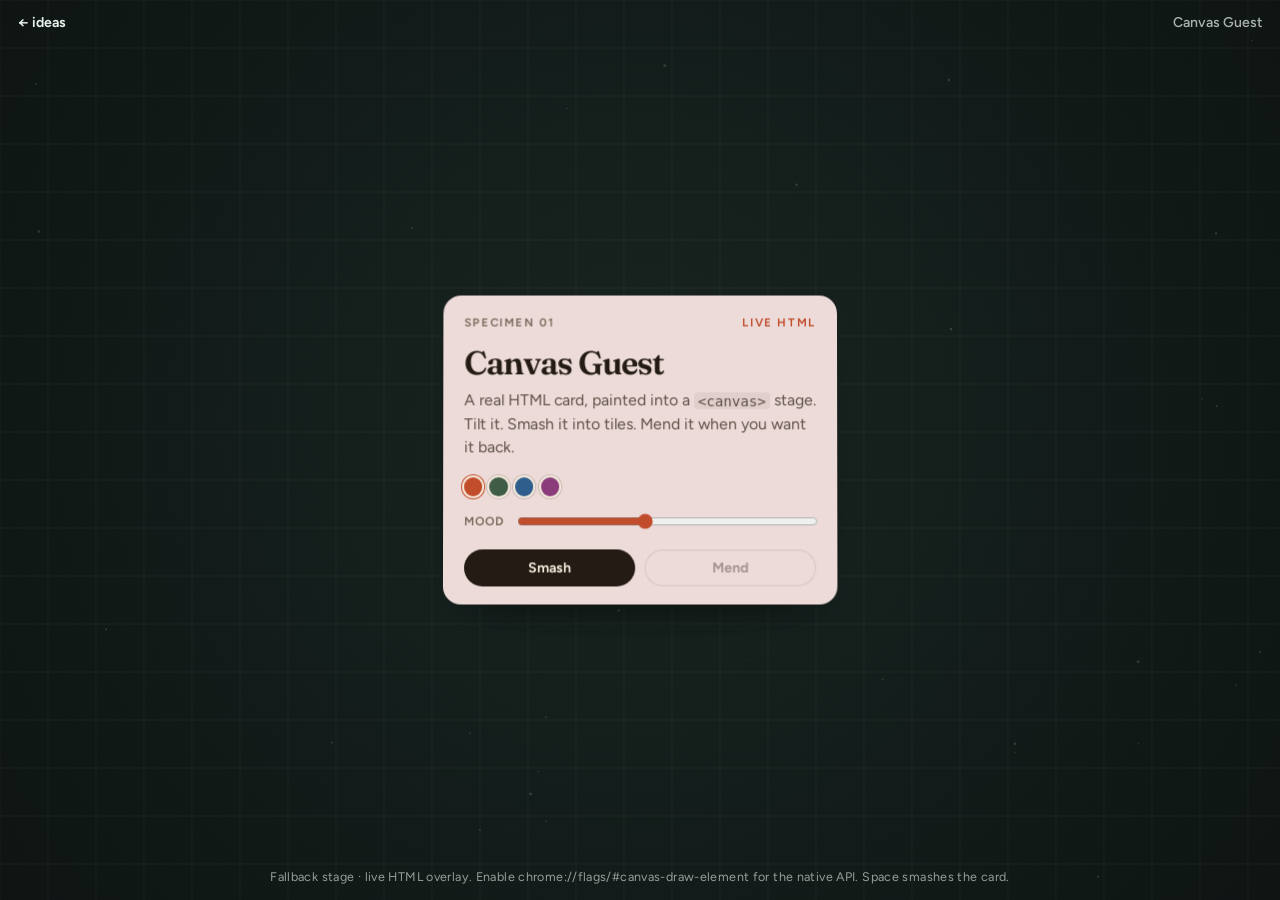
==== ideas/canvas-guest/index.html @ f9d886d3 "Add Pages deploy and a featured html-in-canvas toy. Publish the static root with the official Pages " ====
<!DOCTYPE html>
<html lang="en">
  <head>
    <meta charset="utf-8" />
    <meta name="viewport" content="width=device-width, initial-scale=1" />
    <meta name="theme-color" content="#0b100f" />
    <title>Canvas Guest · ideas</title>
    <meta
      name="description"
      content="A live HTML card drawn into a canvas stage. Tilt it, smash it, mend it."
    />
    <link rel="preconnect" href="https://fonts.googleapis.com" />
    <link rel="preconnect" href="https://fonts.gstatic.com" crossorigin />
    <link
      href="https://fonts.googleapis.com/css2?family=Figtree:wght@500;600;650&family=Fraunces:opsz,wght@9..144,560;9..144,620&display=swap"
      rel="stylesheet"
    />
    <link rel="stylesheet" href="../../css/idea.css" />
    <style>
      html,
      body {
        margin: 0;
        height: 100%;
        overflow: hidden;
        background: #0b100f;
        color: #e7efe9;
        font-family: var(--sans);
      }

      .idea-bar {
        color: #e7efe9;
      }

      .stage-frame {
        position: relative;
        width: 100%;
        height: 100%;
      }

      canvas {
        display: block;
        width: 100%;
        height: 100%;
      }

      .guest {
        width: min(22rem, calc(100vw - 2.6rem));
        padding: 1.25rem 1.3rem 1.15rem;
        border-radius: 18px;
        background: #f4eadc;
        color: #241c14;
        box-shadow:
          0 24px 50px -28px rgba(0, 0, 0, 0.55),
          0 0 0 1px rgba(36, 28, 20, 0.08);
        transform-origin: center center;
      }

      .guest.overlay {
        position: absolute;
        left: 50%;
        top: 50%;
        z-index: 2;
        translate: -50% -50%;
      }

      .guest.is-hidden {
        visibility: hidden;
        pointer-events: none;
      }

      .guest-top {
        display: flex;
        justify-content: space-between;
        align-items: baseline;
        margin-bottom: 1rem;
        color: #7a6d5d;
        font-size: 0.72rem;
        font-weight: 650;
        letter-spacing: 0.14em;
        text-transform: uppercase;
      }

      .guest-live {
        color: var(--accent, #c24d2c);
      }

      .guest h1 {
        margin: 0 0 0.55rem;
        font-family: var(--serif);
        font-size: 2.05rem;
        font-weight: 620;
        letter-spacing: -0.03em;
        line-height: 1.05;
        outline: none;
      }

      .guest h1:focus-visible {
        outline: 2px solid var(--accent, #c24d2c);
        outline-offset: 4px;
      }

      .guest p {
        margin: 0 0 1.15rem;
        color: #5c5146;
        font-size: 0.98rem;
        line-height: 1.5;
      }

      .guest code {
        font-size: 0.9em;
        padding: 0.05em 0.28em;
        border-radius: 4px;
        background: rgba(36, 28, 20, 0.06);
      }

      .chips {
        display: flex;
        gap: 0.45rem;
        margin-bottom: 0.95rem;
      }

      .chip {
        width: 1.15rem;
        height: 1.15rem;
        border: 0;
        border-radius: 999px;
        padding: 0;
        cursor: pointer;
        box-shadow: 0 0 0 2px #f4eadc, 0 0 0 3px rgba(36, 28, 20, 0.18);
      }

      .chip.is-on {
        box-shadow: 0 0 0 2px #f4eadc, 0 0 0 3px var(--accent, #c24d2c);
      }

      .mood {
        display: grid;
        grid-template-columns: auto 1fr;
        gap: 0.7rem;
        align-items: center;
        margin-bottom: 1.15rem;
        color: #7a6d5d;
        font-size: 0.75rem;
        font-weight: 650;
        letter-spacing: 0.08em;
        text-transform: uppercase;
      }

      .mood input {
        width: 100%;
        accent-color: var(--accent, #c24d2c);
      }

      .actions {
        display: flex;
        gap: 0.55rem;
      }

      .actions button {
        appearance: none;
        flex: 1;
        border: 0;
        border-radius: 999px;
        padding: 0.62rem 0.8rem;
        background: #241c14;
        color: #f4eadc;
        font: inherit;
        font-size: 0.88rem;
        font-weight: 650;
        cursor: pointer;
      }

      .actions button.ghost {
        background: transparent;
        color: #241c14;
        box-shadow: inset 0 0 0 1.5px rgba(36, 28, 20, 0.22);
      }

      .actions button:disabled {
        opacity: 0.38;
        cursor: default;
      }

      .caption {
        position: absolute;
        left: 1.1rem;
        right: 1.1rem;
        bottom: 1rem;
        z-index: 3;
        margin: 0;
        color: rgba(231, 239, 233, 0.62);
        font-size: 0.78rem;
        letter-spacing: 0.03em;
        text-align: center;
        pointer-events: none;
      }

      @media (max-width: 540px) {
        .guest h1 {
          font-size: 1.7rem;
        }
      }
    </style>
  </head>
  <body>
    <nav class="idea-bar">
      <a href="../../">← ideas</a>
      <span class="toy-name">Canvas Guest</span>
    </nav>

    <div class="stage-frame" id="frame">
      <canvas id="stage" layoutsubtree>
        <article class="guest" id="guest">
          <div class="guest-top">
            <span>Specimen 01</span>
            <span class="guest-live">Live HTML</span>
          </div>
          <h1 contenteditable="true" spellcheck="false">Canvas Guest</h1>
          <p>
            A real HTML card, painted into a <code>&lt;canvas&gt;</code> stage.
            Tilt it. Smash it into tiles. Mend it when you want it back.
          </p>
          <div class="chips" id="chips" role="group" aria-label="Accent color">
            <button class="chip is-on" type="button" data-color="#c24d2c" style="background:#c24d2c" aria-label="Rust"></button>
            <button class="chip" type="button" data-color="#3f5c47" style="background:#3f5c47" aria-label="Sage"></button>
            <button class="chip" type="button" data-color="#2f5d8c" style="background:#2f5d8c" aria-label="Ink blue"></button>
            <button class="chip" type="button" data-color="#8a3d7a" style="background:#8a3d7a" aria-label="Plum"></button>
          </div>
          <label class="mood">
            Mood
            <input id="mood" type="range" min="0" max="100" value="42" />
          </label>
          <div class="actions">
            <button id="smash" type="button">Smash</button>
            <button id="mend" class="ghost" type="button" disabled>Mend</button>
          </div>
        </article>
      </canvas>
      <p class="caption" id="caption"></p>
    </div>

    <script>
      (function () {
        const frame = document.getElementById("frame");
        const canvas = document.getElementById("stage");
        const guest = document.getElementById("guest");
        const caption = document.getElementById("caption");
        const smashBtn = document.getElementById("smash");
        const mendBtn = document.getElementById("mend");
        const mood = document.getElementById("mood");
        const ctx = canvas.getContext("2d");
        const native = typeof ctx.drawElementImage === "function";
        const reduceMotion = window.matchMedia("(prefers-reduced-motion: reduce)").matches;

        const pointer = { x: 0.5, y: 0.46 };
        const dust = Array.from({ length: 36 }, function () {
          return {
            x: Math.random(),
            y: Math.random(),
            r: 0.4 + Math.random() * 1.1,
            s: 0.04 + Math.random() * 0.08,
          };
        });

        let width = 0;
        let height = 0;
        let tiles = [];
        let snapshot = null;
        let smashed = false;
        let mending = false;
        let last = performance.now();

        if (!native) {
          frame.appendChild(guest);
          guest.classList.add("overlay");
        }

        caption.textContent = native
          ? "Native HTML-in-Canvas · drawElementImage is live. Space smashes the card."
          : "Fallback stage · live HTML overlay. Enable chrome://flags/#canvas-draw-element for the native API. Space smashes the card.";

        function resize() {
          const dpr = Math.min(window.devicePixelRatio || 1, 2);
          width = frame.clientWidth;
          height = frame.clientHeight;
          canvas.width = Math.floor(width * dpr);
          canvas.height = Math.floor(height * dpr);
          canvas.style.width = width + "px";
          canvas.style.height = height + "px";
          ctx.setTransform(dpr, 0, 0, dpr, 0, 0);
        }

        function paperColor() {
          const t = Number(mood.value) / 100;
          const r = Math.round(244 - t * 18);
          const g = Math.round(234 - t * 36);
          const b = Math.round(220 - t * 8);
          return "rgb(" + r + ", " + g + ", " + b + ")";
        }

        function tilt() {
          const amount = reduceMotion ? 0.25 : 1;
          return {
            rx: (0.5 - pointer.y) * 14 * amount,
            ry: (pointer.x - 0.5) * 18 * amount,
          };
        }

        function guestSize() {
          return { w: guest.offsetWidth, h: guest.offsetHeight };
        }

        function applyOverlayTilt() {
          if (!guest.classList.contains("overlay") || smashed) return;
          const t = tilt();
          guest.style.transform =
            "perspective(1100px) rotateX(" + t.rx + "deg) rotateY(" + t.ry + "deg)";
        }

        function drawStage() {
          const g = ctx.createRadialGradient(
            width * pointer.x,
            height * pointer.y,
            40,
            width * 0.5,
            height * 0.5,
            Math.max(width, height) * 0.78
          );
          g.addColorStop(0, "#182421");
          g.addColorStop(1, "#0b100f");
          ctx.fillStyle = g;
          ctx.fillRect(0, 0, width, height);

          ctx.save();
          ctx.strokeStyle = "rgba(231, 239, 233, 0.045)";
          ctx.lineWidth = 1;
          const step = 48;
          for (let x = 0; x <= width; x += step) {
            ctx.beginPath();
            ctx.moveTo(x, 0);
            ctx.lineTo(x, height);
            ctx.stroke();
          }
          for (let y = 0; y <= height; y += step) {
            ctx.beginPath();
            ctx.moveTo(0, y);
            ctx.lineTo(width, y);
            ctx.stroke();
          }
          ctx.restore();

          dust.forEach(function (dot) {
            ctx.beginPath();
            ctx.fillStyle = "rgba(231, 239, 233, 0.16)";
            ctx.arc(dot.x * width, dot.y * height, dot.r, 0, Math.PI * 2);
            ctx.fill();
          });
        }

        function drawShadow() {
          const size = guestSize();
          const t = tilt();
          const cx = width / 2 + t.ry * 1.6;
          const cy = height / 2 + size.h * 0.42 + t.rx * 1.2;
          ctx.save();
          ctx.fillStyle = "rgba(0, 0, 0, 0.34)";
          ctx.filter = "blur(18px)";
          ctx.beginPath();
          ctx.ellipse(cx, cy, size.w * 0.42, 16, 0, 0, Math.PI * 2);
          ctx.fill();
          ctx.restore();
        }

        function drawGuestNative() {
          const size = guestSize();
          const t = tilt();
          const skewY = (t.rx / 14) * 0.08;
          const skewX = (t.ry / 18) * 0.1;
          const scaleY = 1 - Math.abs(t.rx) * 0.004;
          ctx.save();
          ctx.translate(width / 2, height / 2);
          ctx.transform(1, skewY, skewX, scaleY, 0, 0);
          ctx.translate(-size.w / 2, -size.h / 2);
          const matrix = ctx.drawElementImage(guest, 0, 0);
          ctx.restore();
          if (matrix) guest.style.transform = matrix.toString();
        }

        function copyStyles(from, to) {
          const computed = getComputedStyle(from);
          const keep = [
            "display", "box-sizing", "width", "height", "margin", "padding",
            "border", "border-radius", "background", "background-color", "color",
            "font", "font-family", "font-size", "font-weight", "letter-spacing",
            "line-height", "text-align", "text-transform", "box-shadow",
            "align-items", "justify-content", "flex-direction", "gap",
            "flex-wrap", "white-space", "appearance", "accent-color",
          ];
          to.style.cssText = keep
            .map(function (prop) {
              return prop + ":" + computed.getPropertyValue(prop);
            })
            .join(";");
          const fromKids = from.children;
          const toKids = to.children;
          for (let i = 0; i < fromKids.length; i += 1) {
            copyStyles(fromKids[i], toKids[i]);
          }
        }

        function serializeXHTML(node) {
          const voids = {
            input: true,
            img: true,
            br: true,
            hr: true,
            meta: true,
            link: true,
          };
          if (node.nodeType === Node.TEXT_NODE) {
            return node.textContent
              .replace(/&/g, "&amp;")
              .replace(/</g, "&lt;")
              .replace(/>/g, "&gt;");
          }
          if (node.nodeType !== Node.ELEMENT_NODE) return "";
          const tag = node.tagName.toLowerCase();
          let attrs = "";
          for (let i = 0; i < node.attributes.length; i += 1) {
            const attr = node.attributes[i];
            attrs +=
              " " +
              attr.name +
              '="' +
              attr.value.replace(/&/g, "&amp;").replace(/"/g, "&quot;") +
              '"';
          }
          if (tag === "article" && !node.getAttribute("xmlns")) {
            attrs += ' xmlns="http://www.w3.org/1999/xhtml"';
          }
          if (voids[tag]) return "<" + tag + attrs + " />";
          let inner = "";
          for (let i = 0; i < node.childNodes.length; i += 1) {
            inner += serializeXHTML(node.childNodes[i]);
          }
          return "<" + tag + attrs + ">" + inner + "</" + tag + ">";
        }

        function rasterize() {
          const size = guestSize();
          const clone = guest.cloneNode(true);
          copyStyles(guest, clone);
          clone.setAttribute("xmlns", "http://www.w3.org/1999/xhtml");
          clone.style.margin = "0";
          clone.style.position = "static";
          clone.style.transform = "none";
          clone.style.visibility = "visible";
          const svg =
            '<svg xmlns="http://www.w3.org/2000/svg" width="' +
            size.w +
            '" height="' +
            size.h +
            '"><foreignObject width="100%" height="100%">' +
            serializeXHTML(clone) +
            "</foreignObject></svg>";
          const blob = new Blob([svg], { type: "image/svg+xml;charset=utf-8" });
          const url = URL.createObjectURL(blob);
          return new Promise(function (resolve, reject) {
            const img = new Image();
            img.onload = function () {
              const off = document.createElement("canvas");
              off.width = Math.max(1, Math.round(size.w));
              off.height = Math.max(1, Math.round(size.h));
              off.getContext("2d").drawImage(img, 0, 0);
              URL.revokeObjectURL(url);
              resolve(off);
            };
            img.onerror = function () {
              URL.revokeObjectURL(url);
              reject(new Error("rasterize failed"));
            };
            img.src = url;
          });
        }

        function spawnTiles(image) {
          const cols = 8;
          const rows = 6;
          const tw = image.width / cols;
          const th = image.height / rows;
          const originX = (width - image.width) / 2;
          const originY = (height - image.height) / 2;
          tiles = [];
          for (let y = 0; y < rows; y += 1) {
            for (let x = 0; x < cols; x += 1) {
              tiles.push({
                sx: x * tw,
                sy: y * th,
                tw: tw,
                th: th,
                x: originX + x * tw,
                y: originY + y * th,
                homeX: originX + x * tw,
                homeY: originY + y * th,
                vx: (x - (cols - 1) / 2) * 2.4 + (Math.random() - 0.5) * 6,
                vy: -6 - Math.random() * 8 + (y - rows / 2) * 0.8,
                rot: (Math.random() - 0.5) * 0.4,
                vr: (Math.random() - 0.5) * 0.12,
              });
            }
          }
        }

        function stepTiles(dt) {
          const gravity = mending ? 0 : 0.42;
          tiles.forEach(function (tile) {
            if (mending) {
              tile.x += (tile.homeX - tile.x) * Math.min(1, dt * 7);
              tile.y += (tile.homeY - tile.y) * Math.min(1, dt * 7);
              tile.rot += (0 - tile.rot) * Math.min(1, dt * 8);
              tile.vx = 0;
              tile.vy = 0;
              return;
            }
            tile.vy += gravity * dt * 60;
            tile.x += tile.vx * dt * 60;
            tile.y += tile.vy * dt * 60;
            tile.rot += tile.vr * dt * 60;
            if (tile.x < -80 || tile.x > width + 40) tile.vx *= -0.72;
            if (tile.y > height - tile.th - 18) {
              tile.y = height - tile.th - 18;
              tile.vy *= -0.38;
              tile.vx *= 0.86;
              tile.vr *= 0.8;
            }
          });
        }

        function drawTiles() {
          if (!snapshot) return;
          tiles.forEach(function (tile) {
            ctx.save();
            ctx.translate(tile.x + tile.tw / 2, tile.y + tile.th / 2);
            ctx.rotate(tile.rot);
            ctx.drawImage(
              snapshot,
              tile.sx,
              tile.sy,
              tile.tw,
              tile.th,
              -tile.tw / 2,
              -tile.th / 2,
              tile.tw,
              tile.th
            );
            ctx.restore();
          });
        }

        function paint() {
          drawStage();
          if (smashed) {
            drawTiles();
            return;
          }
          drawShadow();
          if (native) drawGuestNative();
          else applyOverlayTilt();
        }

        function tick(now) {
          const dt = Math.min(0.033, (now - last) / 1000);
          last = now;
          dust.forEach(function (dot) {
            dot.y += dot.s * dt;
            if (dot.y > 1) {
              dot.y = -0.02;
              dot.x = Math.random();
            }
          });
          if (smashed) stepTiles(dt);
          if (mending) {
            const done = tiles.every(function (tile) {
              return Math.abs(tile.x - tile.homeX) < 0.6 && Math.abs(tile.y - tile.homeY) < 0.6;
            });
            if (done) finishMend();
          }
          paint();
          if (native && canvas.requestPaint && !smashed) canvas.requestPaint();
          requestAnimationFrame(tick);
        }

        async function smash() {
          if (smashed || mending) return;
          try {
            snapshot = await rasterize();
          } catch (err) {
            caption.textContent = "Could not snapshot the card in this browser. Try Chrome or Firefox.";
            return;
          }
          spawnTiles(snapshot);
          smashed = true;
          guest.classList.add("is-hidden");
          smashBtn.disabled = true;
          mendBtn.disabled = false;
        }

        function finishMend() {
          smashed = false;
          mending = false;
          tiles = [];
          snapshot = null;
          guest.classList.remove("is-hidden");
          smashBtn.disabled = false;
          mendBtn.disabled = true;
        }

        function mend() {
          if (!smashed || mending) return;
          mending = true;
          mendBtn.disabled = true;
        }

        function setAccent(color) {
          guest.style.setProperty("--accent", color);
          document.querySelectorAll(".chip").forEach(function (chip) {
            chip.classList.toggle("is-on", chip.dataset.color === color);
          });
        }

        document.getElementById("chips").addEventListener("click", function (event) {
          const chip = event.target.closest(".chip");
          if (!chip) return;
          setAccent(chip.dataset.color);
        });

        mood.addEventListener("input", function () {
          guest.style.background = paperColor();
        });

        smashBtn.addEventListener("click", smash);
        mendBtn.addEventListener("click", mend);

        window.addEventListener("pointermove", function (event) {
          pointer.x = event.clientX / Math.max(1, width);
          pointer.y = event.clientY / Math.max(1, height);
        });

        canvas.addEventListener("pointerdown", function (event) {
          if (!smashed || mending) return;
          const mx = event.clientX;
          const my = event.clientY;
          tiles.forEach(function (tile) {
            const dx = tile.x + tile.tw / 2 - mx;
            const dy = tile.y + tile.th / 2 - my;
            const dist = Math.max(24, Math.hypot(dx, dy));
            tile.vx += (dx / dist) * 10;
            tile.vy += (dy / dist) * 10 - 3;
          });
        });

        document.addEventListener("keydown", function (event) {
          if (event.key !== " " || event.target !== document.body) return;
          event.preventDefault();
          if (smashed) mend();
          else smash();
        });

        window.addEventListener("resize", resize);
        setAccent("#c24d2c");
        guest.style.background = paperColor();
        resize();
        if (native && canvas.onpaint !== undefined) {
          canvas.onpaint = paint;
          if (canvas.requestPaint) canvas.requestPaint();
        }
        requestAnimationFrame(tick);
      })();
    </script>
  </body>
</html>
---- css/idea.css ----
:root {
  --ink: #241c14;
  --paper: #f3eadf;
  --accent: #c24d2c;
  --serif: "Fraunces", "Iowan Old Style", "Palatino Linotype", Palatino, serif;
  --sans: "Figtree", "Segoe UI", system-ui, sans-serif;
}

.idea-bar {
  position: absolute;
  z-index: 4;
  top: 0;
  left: 0;
  right: 0;
  display: flex;
  align-items: center;
  justify-content: space-between;
  gap: 1rem;
  padding: 0.85rem 1.1rem;
  font-family: var(--sans);
  font-size: 0.88rem;
  pointer-events: none;
}

.idea-bar a,
.idea-bar span {
  pointer-events: auto;
}

.idea-bar a {
  color: inherit;
  text-decoration: none;
  font-weight: 650;
}

.idea-bar a:hover {
  color: var(--accent);
}

.idea-bar .toy-name {
  opacity: 0.72;
  font-weight: 550;
}

:focus-visible {
  outline: 2px solid var(--accent);
  outline-offset: 3px;
}

@media (prefers-reduced-motion: reduce) {
  * {
    scroll-behavior: auto !important;
    transition: none !important;
    animation: none !important;
  }
}
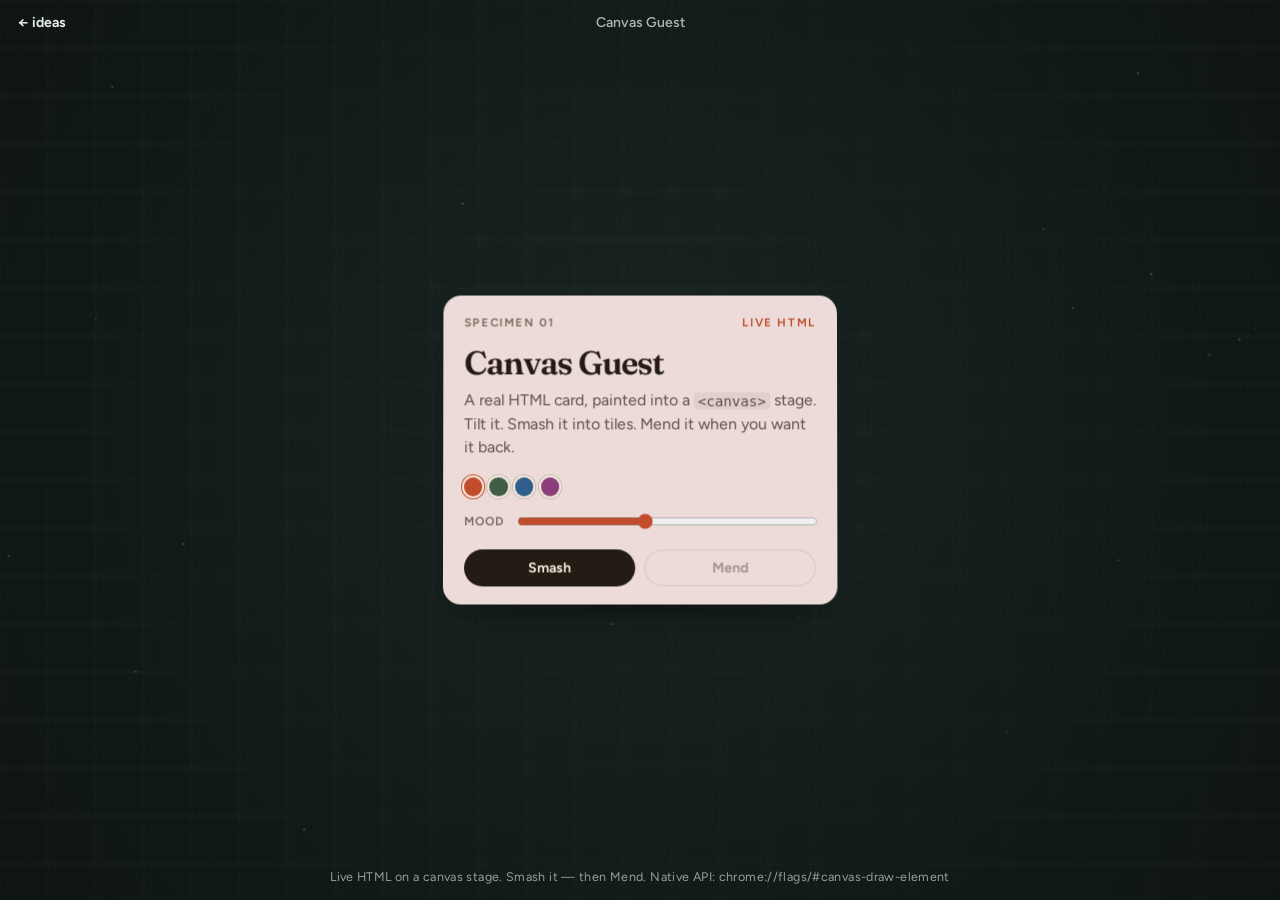
==== commit 9db1bb99: "Keep Mend reachable after Canvas Guest smashes. The live card hides when it breaks into tiles, so a " ====
--- a/ideas/canvas-guest/index.html
+++ b/ideas/canvas-guest/index.html
@@ -28,7 +28,37 @@
       }
 
       .idea-bar {
+        display: grid;
+        grid-template-columns: 1fr auto 1fr;
+        align-items: center;
         color: #e7efe9;
+      }
+
+      .idea-bar a {
+        justify-self: start;
+      }
+
+      .idea-bar .toy-name {
+        justify-self: end;
+      }
+
+      .stage-mend {
+        justify-self: center;
+        appearance: none;
+        border: 0;
+        border-radius: 999px;
+        padding: 0.38rem 0.9rem;
+        background: #f4eadc;
+        color: #241c14;
+        font: inherit;
+        font-size: 0.82rem;
+        font-weight: 650;
+        cursor: pointer;
+        pointer-events: auto;
+      }
+
+      .stage-mend[hidden] {
+        display: none;
       }
 
       .stage-frame {
@@ -205,6 +235,7 @@
   <body>
     <nav class="idea-bar">
       <a href="../../">← ideas</a>
+      <button id="stage-mend" class="stage-mend" type="button" hidden>Mend the pieces</button>
       <span class="toy-name">Canvas Guest</span>
     </nav>
 
@@ -247,6 +278,7 @@
         const caption = document.getElementById("caption");
         const smashBtn = document.getElementById("smash");
         const mendBtn = document.getElementById("mend");
+        const stageMend = document.getElementById("stage-mend");
         const mood = document.getElementById("mood");
         const ctx = canvas.getContext("2d");
         const native = typeof ctx.drawElementImage === "function";
@@ -276,8 +308,8 @@
         }
 
         caption.textContent = native
-          ? "Native HTML-in-Canvas · drawElementImage is live. Space smashes the card."
-          : "Fallback stage · live HTML overlay. Enable chrome://flags/#canvas-draw-element for the native API. Space smashes the card.";
+          ? "Native HTML-in-Canvas is live. Smash the card, then mend it."
+          : "Live HTML on a canvas stage. Smash it — then Mend. Native API: chrome://flags/#canvas-draw-element";
 
         function resize() {
           const dpr = Math.min(window.devicePixelRatio || 1, 2);
@@ -603,6 +635,7 @@
           guest.classList.add("is-hidden");
           smashBtn.disabled = true;
           mendBtn.disabled = false;
+          stageMend.hidden = false;
         }
 
         function finishMend() {
@@ -613,6 +646,7 @@
           guest.classList.remove("is-hidden");
           smashBtn.disabled = false;
           mendBtn.disabled = true;
+          stageMend.hidden = true;
         }
 
         function mend() {
@@ -640,6 +674,7 @@
 
         smashBtn.addEventListener("click", smash);
         mendBtn.addEventListener("click", mend);
+        stageMend.addEventListener("click", mend);
 
         window.addEventListener("pointermove", function (event) {
           pointer.x = event.clientX / Math.max(1, width);
@@ -660,10 +695,17 @@
         });
 
         document.addEventListener("keydown", function (event) {
-          if (event.key !== " " || event.target !== document.body) return;
-          event.preventDefault();
-          if (smashed) mend();
-          else smash();
+          const typing = event.target && event.target.isContentEditable;
+          if (typing) return;
+          if (event.key === " " && event.target === document.body) {
+            event.preventDefault();
+            if (smashed) mend();
+            else smash();
+          }
+          if ((event.key === "m" || event.key === "M") && smashed) {
+            event.preventDefault();
+            mend();
+          }
         });
 
         window.addEventListener("resize", resize);
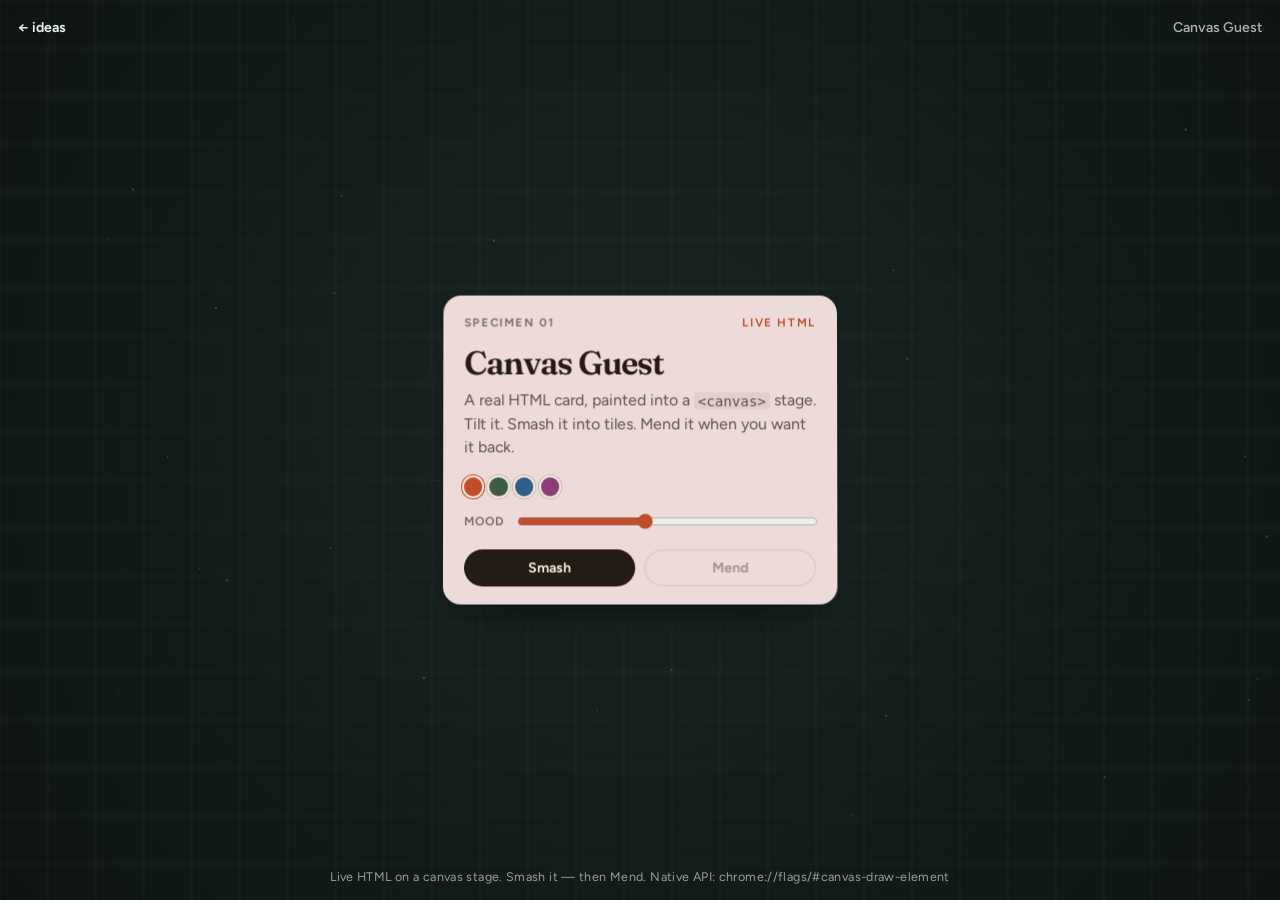
==== commit 5ebb078a: "Keep the Canvas Guest title pinned to the right. The hidden Mend control still occupies its grid slo" ====
--- a/ideas/canvas-guest/index.html
+++ b/ideas/canvas-guest/index.html
@@ -58,7 +58,9 @@
       }
 
       .stage-mend[hidden] {
-        display: none;
+        display: inline-block;
+        visibility: hidden;
+        pointer-events: none;
       }
 
       .stage-frame {
